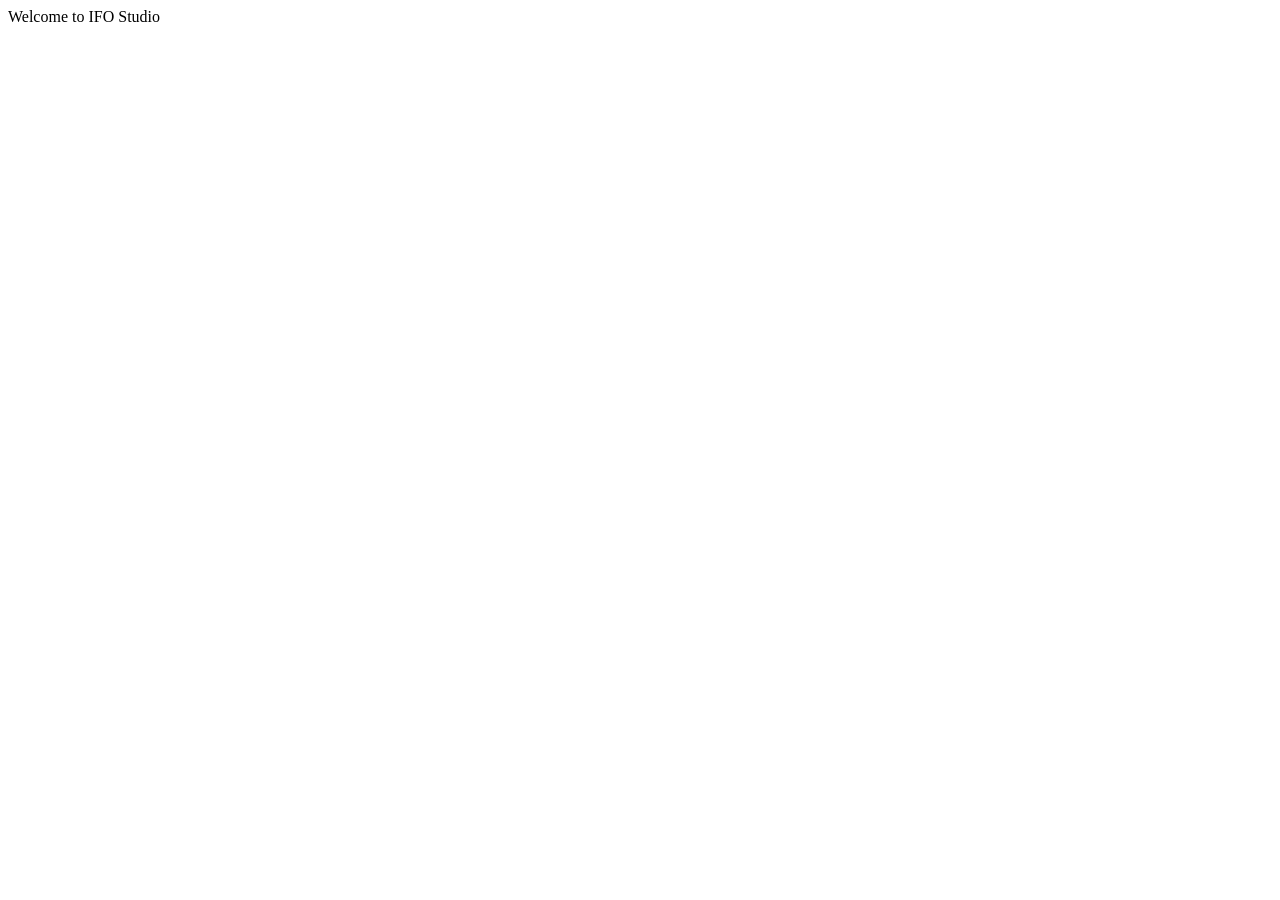
==== index.html @ d48aa91a "chore: init repository" ====
<!DOCTYPE html>
<html lang="en">
<head>
    <meta charset="UTF-8">
    <meta name="viewport" content="width=device-width, initial-scale=1.0">
    <title>IFO Studio</title>
</head>
<body>
    Welcome to IFO Studio
</body>
</html>
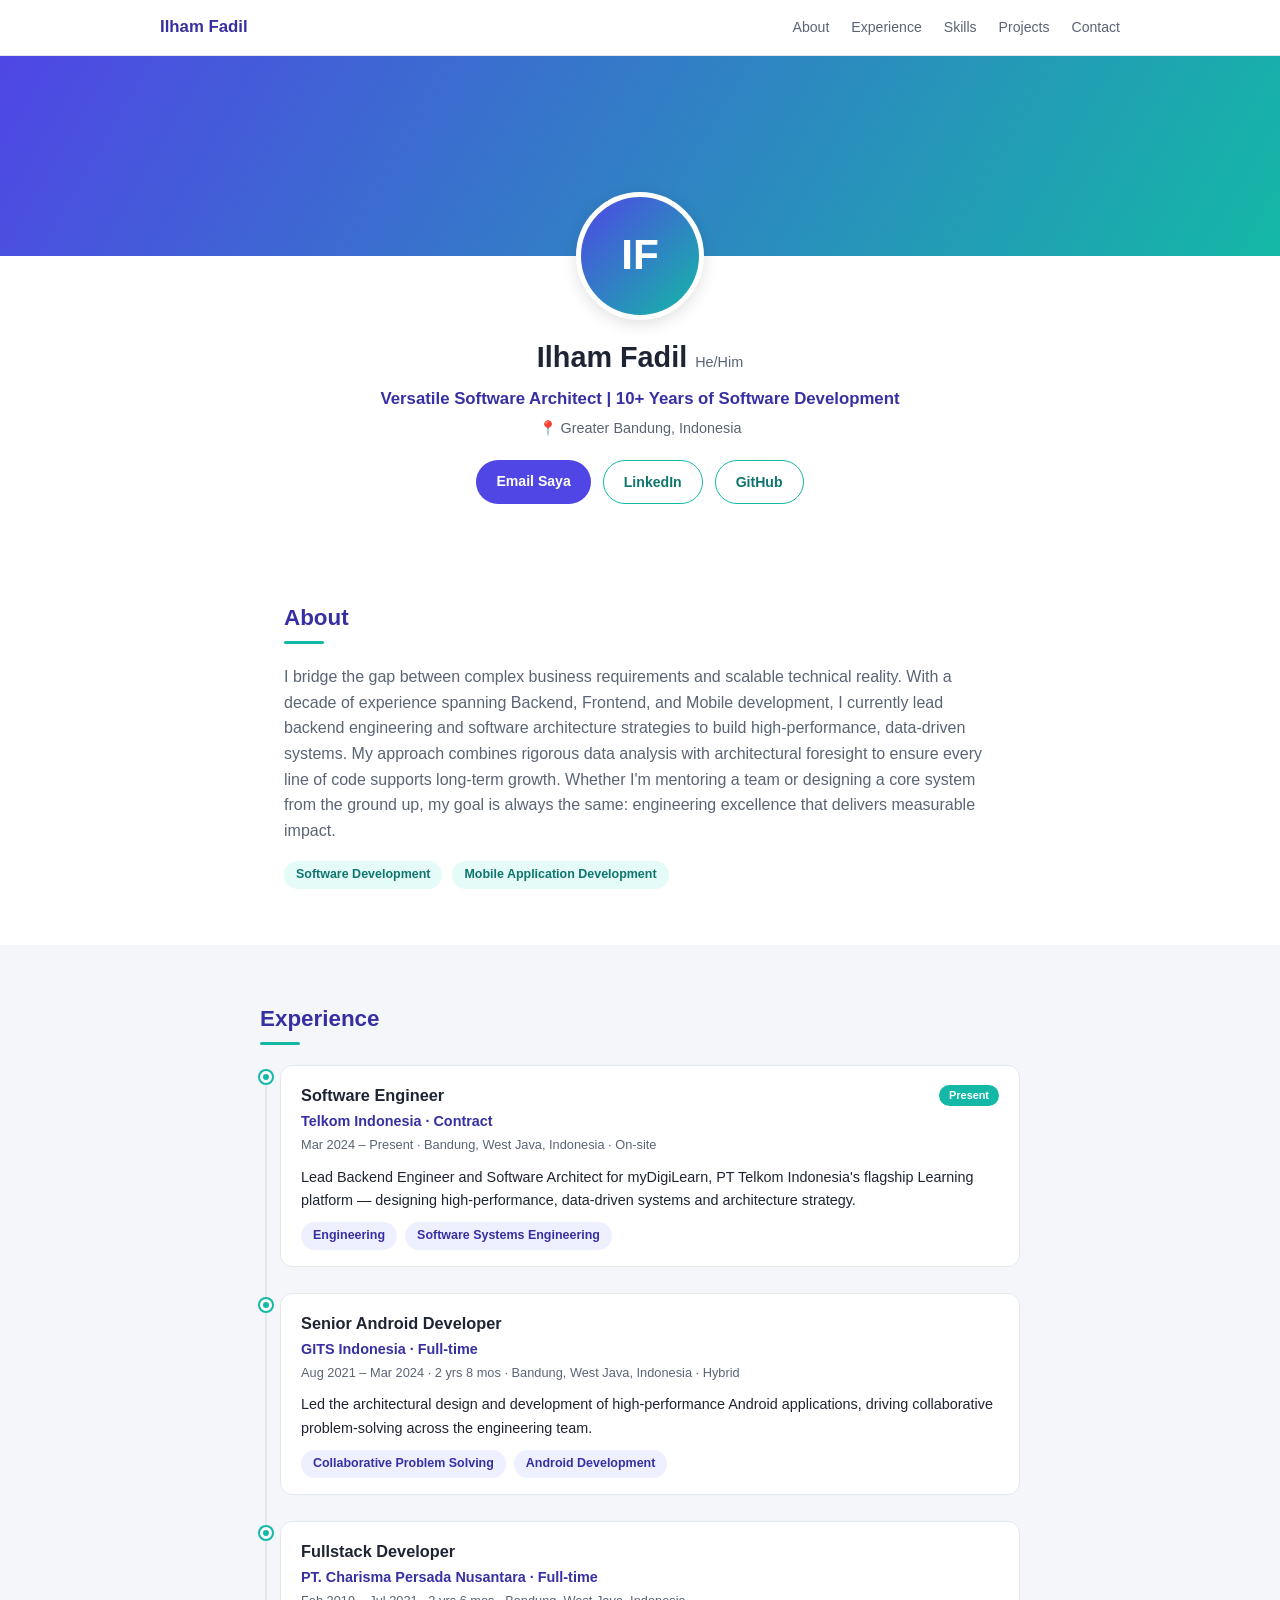
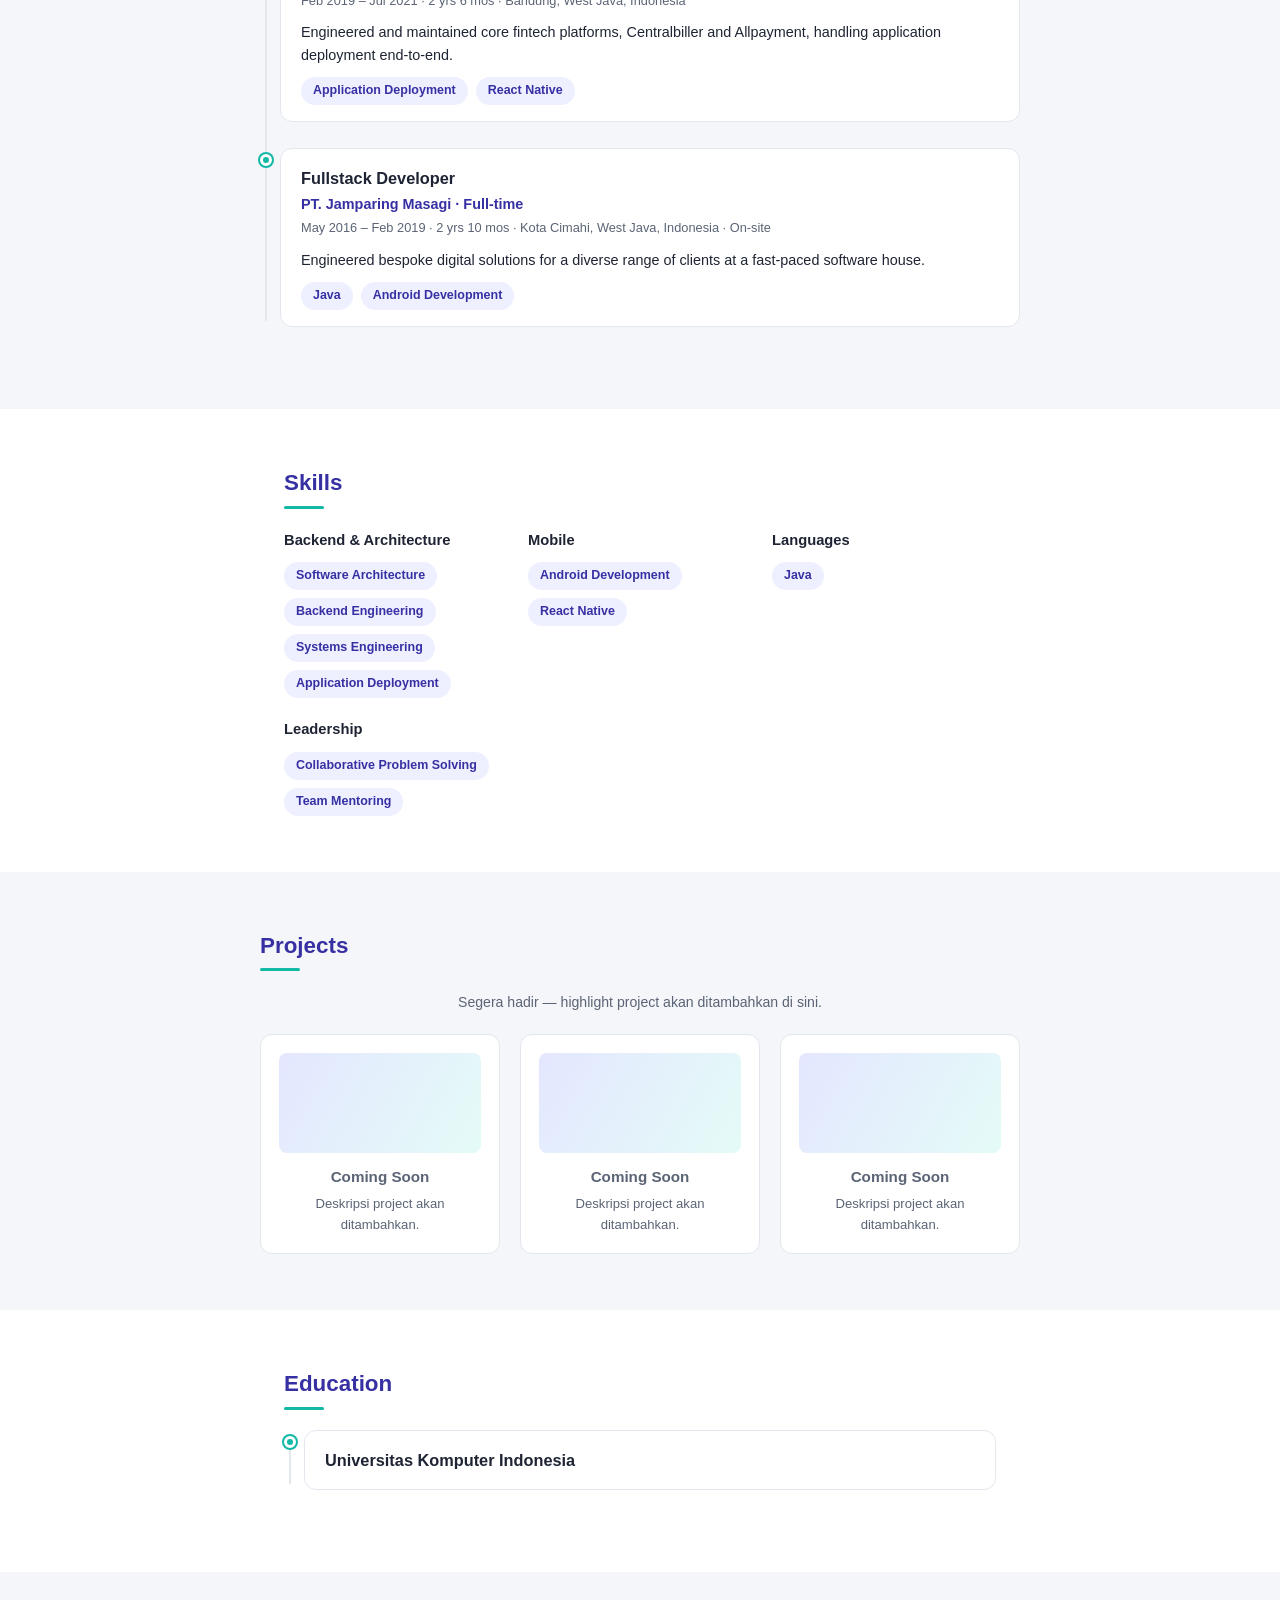
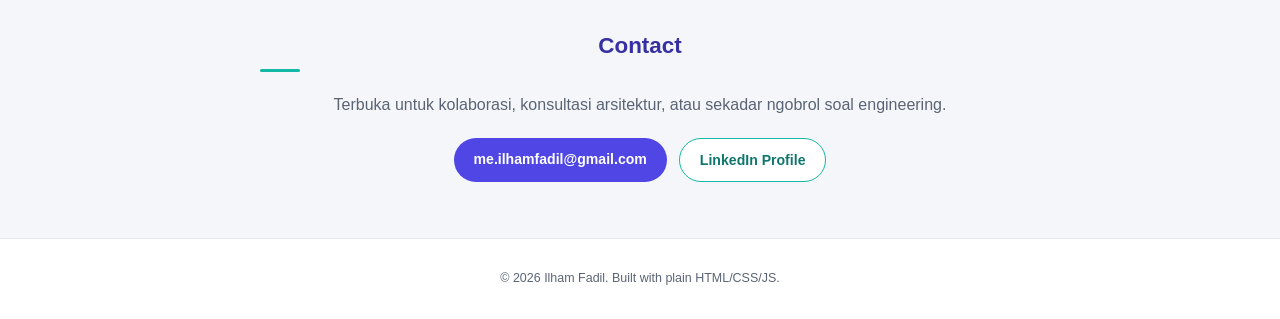
==== commit 31372701: "feat(portfolio): add personal portfolio site for Ilham Fadil - Hero section with placeholder avatar " ====
--- a/index.html
+++ b/index.html
@@ -1,11 +1,198 @@
 <!DOCTYPE html>
-<html lang="en">
+<html lang="id">
 <head>
-    <meta charset="UTF-8">
-    <meta name="viewport" content="width=device-width, initial-scale=1.0">
-    <title>IFO Studio</title>
+<meta charset="UTF-8">
+<meta name="viewport" content="width=device-width, initial-scale=1.0">
+<title>Ilham Fadil — Software Architect</title>
+<meta name="description" content="Ilham Fadil — Versatile Software Architect, 10+ years of software development.">
+<link rel="stylesheet" href="styles.css">
 </head>
 <body>
-    Welcome to IFO Studio
+
+  <nav class="navbar">
+    <div class="navbar-inner">
+      <span class="brand">Ilham Fadil</span>
+      <div class="nav-links">
+        <a href="#about">About</a>
+        <a href="#experience">Experience</a>
+        <a href="#skills">Skills</a>
+        <a href="#projects">Projects</a>
+        <a href="#contact">Contact</a>
+      </div>
+    </div>
+  </nav>
+
+  <header class="hero">
+    <div class="hero-banner" id="hero-banner"></div>
+    <div class="hero-content">
+      <div class="avatar-wrap">
+        <img id="avatar" src="assets/avatar-placeholder.svg" alt="Ilham Fadil">
+      </div>
+      <h1>Ilham Fadil <span class="pronouns">He/Him</span></h1>
+      <p class="headline">Versatile Software Architect | 10+ Years of Software Development</p>
+      <p class="location">📍 Greater Bandung, Indonesia</p>
+      <div class="hero-cta">
+        <a class="btn btn-primary" href="mailto:me.ilhamfadil@gmail.com">Email Saya</a>
+        <a class="btn btn-outline" href="https://www.linkedin.com/in/ilham-fadil" target="_blank" rel="noopener">LinkedIn</a>
+        <a class="btn btn-outline" href="https://github.com/IFO-Studio" target="_blank" rel="noopener">GitHub</a>
+      </div>
+    </div>
+  </header>
+
+  <main>
+    <section id="about" class="section">
+      <h2>About</h2>
+      <p class="about-text">
+        I bridge the gap between complex business requirements and scalable technical reality.
+        With a decade of experience spanning Backend, Frontend, and Mobile development, I currently
+        lead backend engineering and software architecture strategies to build high-performance,
+        data-driven systems. My approach combines rigorous data analysis with architectural foresight
+        to ensure every line of code supports long-term growth. Whether I'm mentoring a team or
+        designing a core system from the ground up, my goal is always the same: engineering
+        excellence that delivers measurable impact.
+      </p>
+      <div class="top-skills">
+        <span class="chip chip-accent">Software Development</span>
+        <span class="chip chip-accent">Mobile Application Development</span>
+      </div>
+    </section>
+
+    <section id="experience" class="section section-alt">
+      <h2>Experience</h2>
+      <div class="timeline">
+
+        <div class="timeline-item">
+          <div class="timeline-dot"></div>
+          <div class="timeline-card">
+            <div class="timeline-card-head">
+              <h3>Software Engineer</h3>
+              <span class="badge-present">Present</span>
+            </div>
+            <p class="company">Telkom Indonesia · Contract</p>
+            <p class="meta">Mar 2024 – Present · Bandung, West Java, Indonesia · On-site</p>
+            <p class="desc">Lead Backend Engineer and Software Architect for myDigiLearn, PT Telkom Indonesia's flagship Learning platform — designing high-performance, data-driven systems and architecture strategy.</p>
+            <div class="tags">
+              <span class="chip">Engineering</span>
+              <span class="chip">Software Systems Engineering</span>
+            </div>
+          </div>
+        </div>
+
+        <div class="timeline-item">
+          <div class="timeline-dot"></div>
+          <div class="timeline-card">
+            <div class="timeline-card-head"><h3>Senior Android Developer</h3></div>
+            <p class="company">GITS Indonesia · Full-time</p>
+            <p class="meta">Aug 2021 – Mar 2024 · 2 yrs 8 mos · Bandung, West Java, Indonesia · Hybrid</p>
+            <p class="desc">Led the architectural design and development of high-performance Android applications, driving collaborative problem-solving across the engineering team.</p>
+            <div class="tags">
+              <span class="chip">Collaborative Problem Solving</span>
+              <span class="chip">Android Development</span>
+            </div>
+          </div>
+        </div>
+
+        <div class="timeline-item">
+          <div class="timeline-dot"></div>
+          <div class="timeline-card">
+            <div class="timeline-card-head"><h3>Fullstack Developer</h3></div>
+            <p class="company">PT. Charisma Persada Nusantara · Full-time</p>
+            <p class="meta">Feb 2019 – Jul 2021 · 2 yrs 6 mos · Bandung, West Java, Indonesia</p>
+            <p class="desc">Engineered and maintained core fintech platforms, Centralbiller and Allpayment, handling application deployment end-to-end.</p>
+            <div class="tags">
+              <span class="chip">Application Deployment</span>
+              <span class="chip">React Native</span>
+            </div>
+          </div>
+        </div>
+
+        <div class="timeline-item">
+          <div class="timeline-dot"></div>
+          <div class="timeline-card">
+            <div class="timeline-card-head"><h3>Fullstack Developer</h3></div>
+            <p class="company">PT. Jamparing Masagi · Full-time</p>
+            <p class="meta">May 2016 – Feb 2019 · 2 yrs 10 mos · Kota Cimahi, West Java, Indonesia · On-site</p>
+            <p class="desc">Engineered bespoke digital solutions for a diverse range of clients at a fast-paced software house.</p>
+            <div class="tags">
+              <span class="chip">Java</span>
+              <span class="chip">Android Development</span>
+            </div>
+          </div>
+        </div>
+
+      </div>
+    </section>
+
+    <section id="skills" class="section">
+      <h2>Skills</h2>
+      <div class="skills-grid">
+        <div class="skill-group">
+          <h3>Backend &amp; Architecture</h3>
+          <div class="tags"><span class="chip">Software Architecture</span><span class="chip">Backend Engineering</span><span class="chip">Systems Engineering</span><span class="chip">Application Deployment</span></div>
+        </div>
+        <div class="skill-group">
+          <h3>Mobile</h3>
+          <div class="tags"><span class="chip">Android Development</span><span class="chip">React Native</span></div>
+        </div>
+        <div class="skill-group">
+          <h3>Languages</h3>
+          <div class="tags"><span class="chip">Java</span></div>
+        </div>
+        <div class="skill-group">
+          <h3>Leadership</h3>
+          <div class="tags"><span class="chip">Collaborative Problem Solving</span><span class="chip">Team Mentoring</span></div>
+        </div>
+      </div>
+    </section>
+
+    <section id="projects" class="section section-alt">
+      <h2>Projects</h2>
+      <p class="section-note">Segera hadir — highlight project akan ditambahkan di sini.</p>
+      <div class="projects-grid">
+        <div class="project-card placeholder">
+          <div class="project-thumb"></div>
+          <h3>Coming Soon</h3>
+          <p>Deskripsi project akan ditambahkan.</p>
+        </div>
+        <div class="project-card placeholder">
+          <div class="project-thumb"></div>
+          <h3>Coming Soon</h3>
+          <p>Deskripsi project akan ditambahkan.</p>
+        </div>
+        <div class="project-card placeholder">
+          <div class="project-thumb"></div>
+          <h3>Coming Soon</h3>
+          <p>Deskripsi project akan ditambahkan.</p>
+        </div>
+      </div>
+    </section>
+
+    <section id="education" class="section">
+      <h2>Education</h2>
+      <div class="timeline">
+        <div class="timeline-item">
+          <div class="timeline-dot"></div>
+          <div class="timeline-card">
+            <div class="timeline-card-head"><h3>Universitas Komputer Indonesia</h3></div>
+          </div>
+        </div>
+      </div>
+    </section>
+
+    <section id="contact" class="section section-alt contact-section">
+      <h2>Contact</h2>
+      <p>Terbuka untuk kolaborasi, konsultasi arsitektur, atau sekadar ngobrol soal engineering.</p>
+      <div class="hero-cta">
+        <a class="btn btn-primary" href="mailto:me.ilhamfadil@gmail.com">me.ilhamfadil@gmail.com</a>
+        <a class="btn btn-outline" href="https://www.linkedin.com/in/ilham-fadil" target="_blank" rel="noopener">LinkedIn Profile</a>
+      </div>
+    </section>
+  </main>
+
+  <footer class="footer">
+    <p>&copy; <span id="year"></span> Ilham Fadil. Built with plain HTML/CSS/JS.</p>
+  </footer>
+
+<script src="script.js"></script>
 </body>
-</html>+</html>
--- a/styles.css
+++ b/styles.css
@@ -0,0 +1,188 @@
+:root {
+  --indigo: #4f46e5;
+  --indigo-dark: #3730a3;
+  --tosca: #14b8a6;
+  --tosca-dark: #0f766e;
+  --bg: #ffffff;
+  --bg-alt: #f4f6f9;
+  --text: #1e2433;
+  --text-muted: #5b6475;
+  --border: #e3e7ee;
+  --radius: 12px;
+}
+
+* { margin:0; padding:0; box-sizing:border-box; }
+
+body {
+  font-family: -apple-system, BlinkMacSystemFont, "Segoe UI", Roboto, Helvetica, Arial, sans-serif;
+  color: var(--text);
+  background: var(--bg);
+  line-height: 1.6;
+}
+
+a { color: var(--indigo); text-decoration: none; }
+
+/* Navbar */
+.navbar {
+  position: sticky;
+  top: 0;
+  z-index: 100;
+  background: rgba(255,255,255,0.92);
+  backdrop-filter: blur(8px);
+  border-bottom: 1px solid var(--border);
+}
+.navbar-inner {
+  max-width: 1000px;
+  margin: 0 auto;
+  padding: 14px 20px;
+  display: flex;
+  justify-content: space-between;
+  align-items: center;
+}
+.brand { font-weight: 700; color: var(--indigo-dark); font-size: 1.05rem; }
+.nav-links { display: flex; gap: 22px; }
+.nav-links a { color: var(--text-muted); font-size: 0.88rem; font-weight: 500; }
+.nav-links a:hover { color: var(--indigo); }
+
+/* Hero */
+.hero { position: relative; }
+.hero-banner {
+  height: 200px;
+  background: linear-gradient(120deg, var(--indigo) 0%, var(--tosca) 100%);
+}
+.hero-content {
+  max-width: 760px;
+  margin: 0 auto;
+  padding: 0 24px 40px;
+  text-align: center;
+  position: relative;
+}
+.avatar-wrap {
+  margin-top: -64px;
+  display: flex;
+  justify-content: center;
+}
+.avatar-wrap img {
+  width: 128px;
+  height: 128px;
+  border-radius: 50%;
+  border: 5px solid #fff;
+  background: #fff;
+  object-fit: cover;
+  box-shadow: 0 4px 16px rgba(0,0,0,0.12);
+}
+.hero-content h1 { font-size: 1.8rem; margin-top: 14px; color: var(--text); }
+.pronouns { font-size: 0.9rem; color: var(--text-muted); font-weight: 400; }
+.headline { color: var(--indigo-dark); font-weight: 600; margin-top: 6px; font-size: 1.05rem; }
+.location { color: var(--text-muted); font-size: 0.9rem; margin-top: 4px; }
+.hero-cta { display: flex; justify-content: center; gap: 12px; margin-top: 20px; flex-wrap: wrap; }
+
+.btn {
+  padding: 10px 20px;
+  border-radius: 999px;
+  font-weight: 600;
+  font-size: 0.88rem;
+  transition: all 0.15s;
+  display: inline-block;
+}
+.btn-primary { background: var(--indigo); color: #fff; }
+.btn-primary:hover { background: var(--indigo-dark); }
+.btn-outline { border: 1.5px solid var(--tosca); color: var(--tosca-dark); background: #fff; }
+.btn-outline:hover { background: var(--tosca); color: #fff; }
+
+/* Sections */
+.section { max-width: 760px; margin: 0 auto; padding: 56px 24px; }
+.section-alt { background: var(--bg-alt); max-width: 100%; }
+.section-alt > * { max-width: 760px; margin-left: auto; margin-right: auto; }
+.section-alt .timeline, .section-alt .projects-grid, .section-alt p { max-width: 760px; margin-left:auto; margin-right:auto; }
+.section h2 {
+  font-size: 1.4rem;
+  color: var(--indigo-dark);
+  margin-bottom: 20px;
+  display: inline-block;
+  position: relative;
+  padding-bottom: 8px;
+}
+.section h2::after {
+  content: "";
+  position: absolute;
+  left: 0; bottom: 0;
+  width: 40px; height: 3px;
+  background: var(--tosca);
+  border-radius: 3px;
+}
+.section-alt h2 { display:block; max-width:760px; margin:0 auto 20px; }
+
+.about-text { color: var(--text-muted); max-width: 760px; }
+.top-skills { margin-top: 18px; display:flex; gap:10px; flex-wrap:wrap; }
+
+.chip {
+  display: inline-block;
+  background: #eef0ff;
+  color: var(--indigo-dark);
+  font-size: 0.78rem;
+  font-weight: 600;
+  padding: 4px 12px;
+  border-radius: 999px;
+}
+.chip-accent { background: #e4fbf7; color: var(--tosca-dark); }
+
+/* Timeline */
+.timeline { max-width: 760px; margin: 0 auto; position: relative; padding-left: 20px; }
+.timeline::before {
+  content:"";
+  position:absolute; left:5px; top:6px; bottom:6px;
+  width:2px; background: var(--border);
+}
+.timeline-item { position: relative; margin-bottom: 26px; }
+.timeline-dot {
+  position:absolute; left:-20px; top:6px;
+  width:12px; height:12px; border-radius:50%;
+  background: var(--tosca); border:3px solid #fff; box-shadow: 0 0 0 2px var(--tosca);
+}
+.timeline-card {
+  background:#fff; border:1px solid var(--border); border-radius: var(--radius);
+  padding: 16px 20px;
+}
+.section-alt .timeline-card { background:#fff; }
+.timeline-card-head { display:flex; align-items:center; justify-content:space-between; gap:10px; }
+.timeline-card-head h3 { font-size:1.02rem; color: var(--text); }
+.badge-present {
+  background: var(--tosca); color:#fff; font-size:0.68rem; font-weight:700;
+  padding: 2px 10px; border-radius: 999px; white-space:nowrap;
+}
+.company { font-weight:600; color: var(--indigo-dark); font-size:0.9rem; margin-top:2px; }
+.meta { color: var(--text-muted); font-size: 0.8rem; margin-top:2px; }
+.desc { margin-top: 10px; color: var(--text); font-size: 0.9rem; }
+.tags { margin-top: 10px; display:flex; gap:8px; flex-wrap:wrap; }
+
+/* Skills grid */
+.skills-grid { display:grid; grid-template-columns: repeat(auto-fit, minmax(200px,1fr)); gap: 20px; }
+.skill-group h3 { font-size: 0.92rem; color: var(--text); margin-bottom: 8px; }
+.skill-group .tags { gap: 8px; }
+
+/* Projects */
+.section-note { color: var(--text-muted); font-size: 0.88rem; margin-bottom: 20px; text-align:center; }
+.projects-grid { display:grid; grid-template-columns: repeat(auto-fit, minmax(200px,1fr)); gap: 20px; }
+.project-card {
+  background:#fff; border:1px solid var(--border); border-radius: var(--radius);
+  padding: 18px; text-align:center;
+}
+.project-thumb {
+  height: 100px; border-radius: 8px; margin-bottom: 12px;
+  background: linear-gradient(120deg, #e4e7ff, #e4fbf7);
+}
+.project-card h3 { font-size: 0.95rem; color: var(--text-muted); }
+.project-card p { font-size: 0.82rem; color: var(--text-muted); margin-top: 4px; }
+
+/* Contact */
+.contact-section { text-align:center; }
+.contact-section p { color: var(--text-muted); margin-bottom: 20px; }
+
+/* Footer */
+.footer { text-align:center; padding: 30px 20px; color: var(--text-muted); font-size: 0.78rem; border-top:1px solid var(--border); }
+
+@media (max-width: 640px) {
+  .nav-links { display:none; }
+  .hero-content h1 { font-size: 1.5rem; }
+}
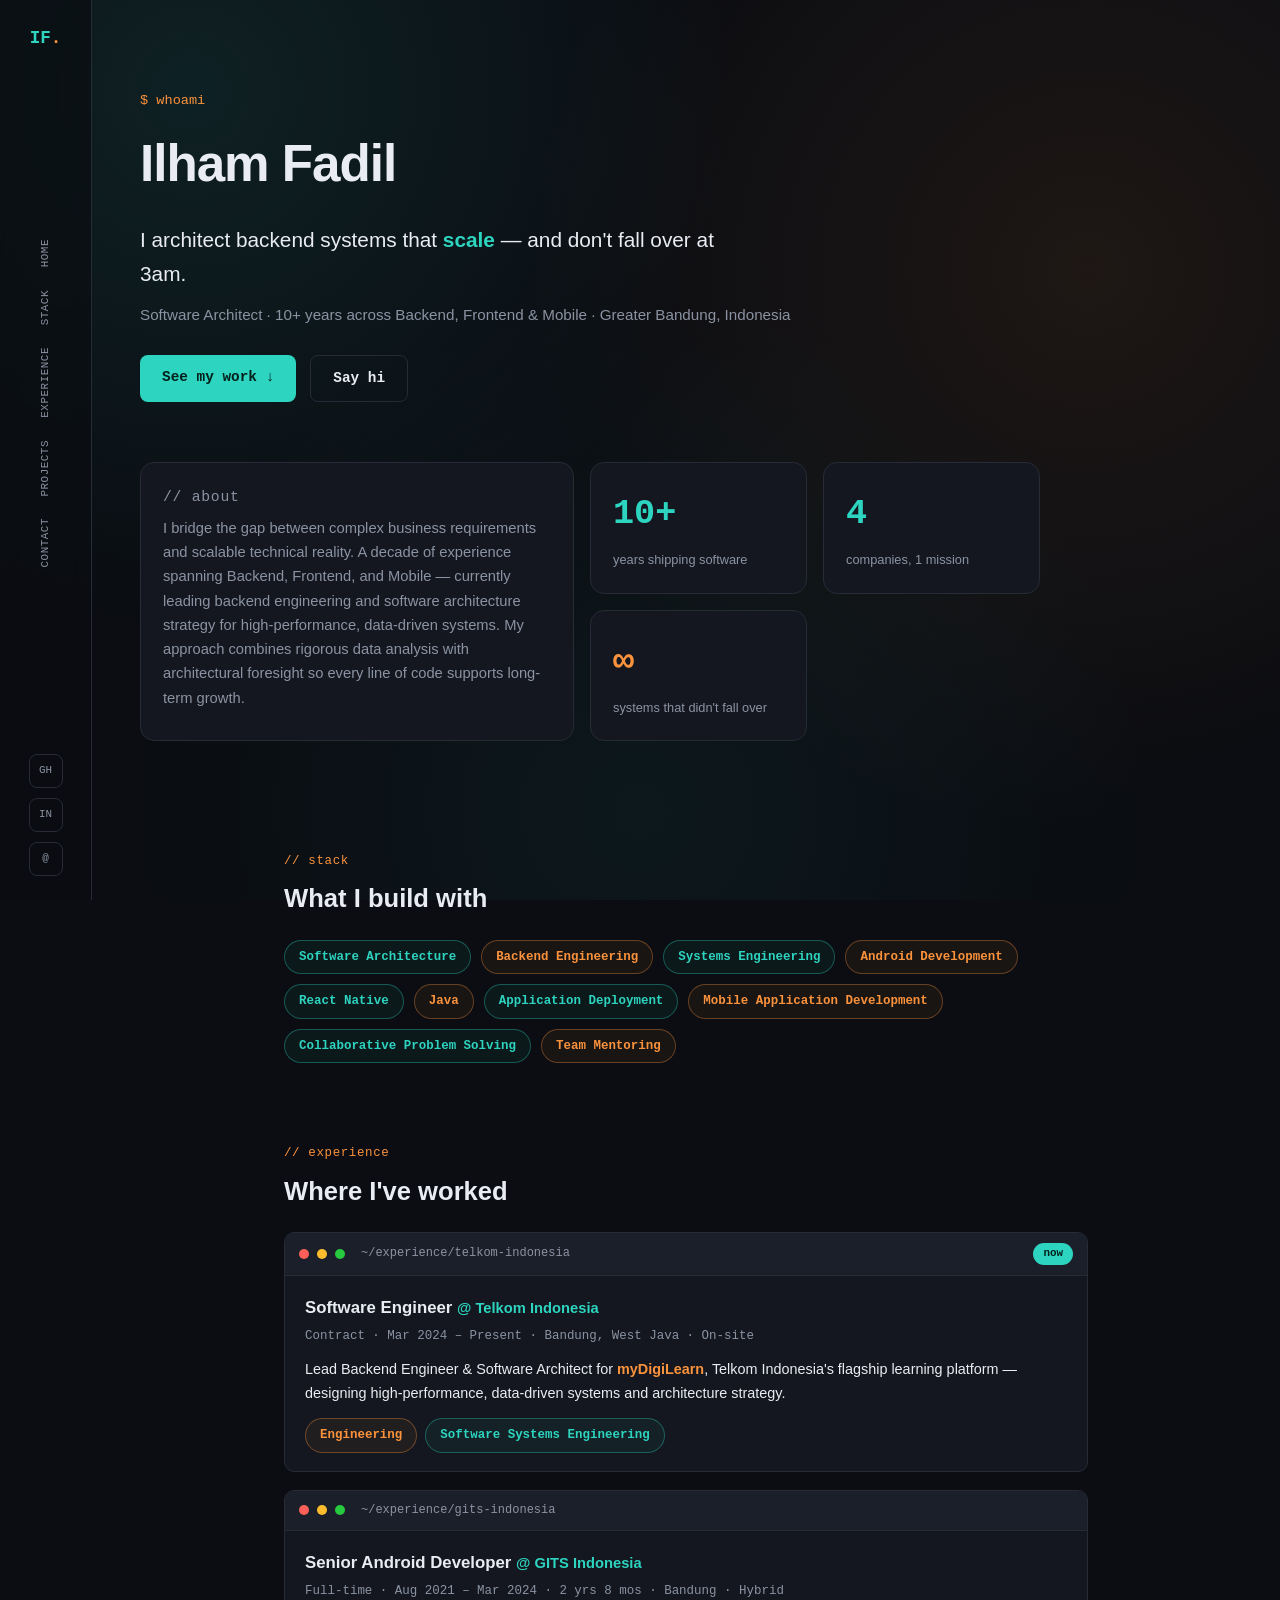
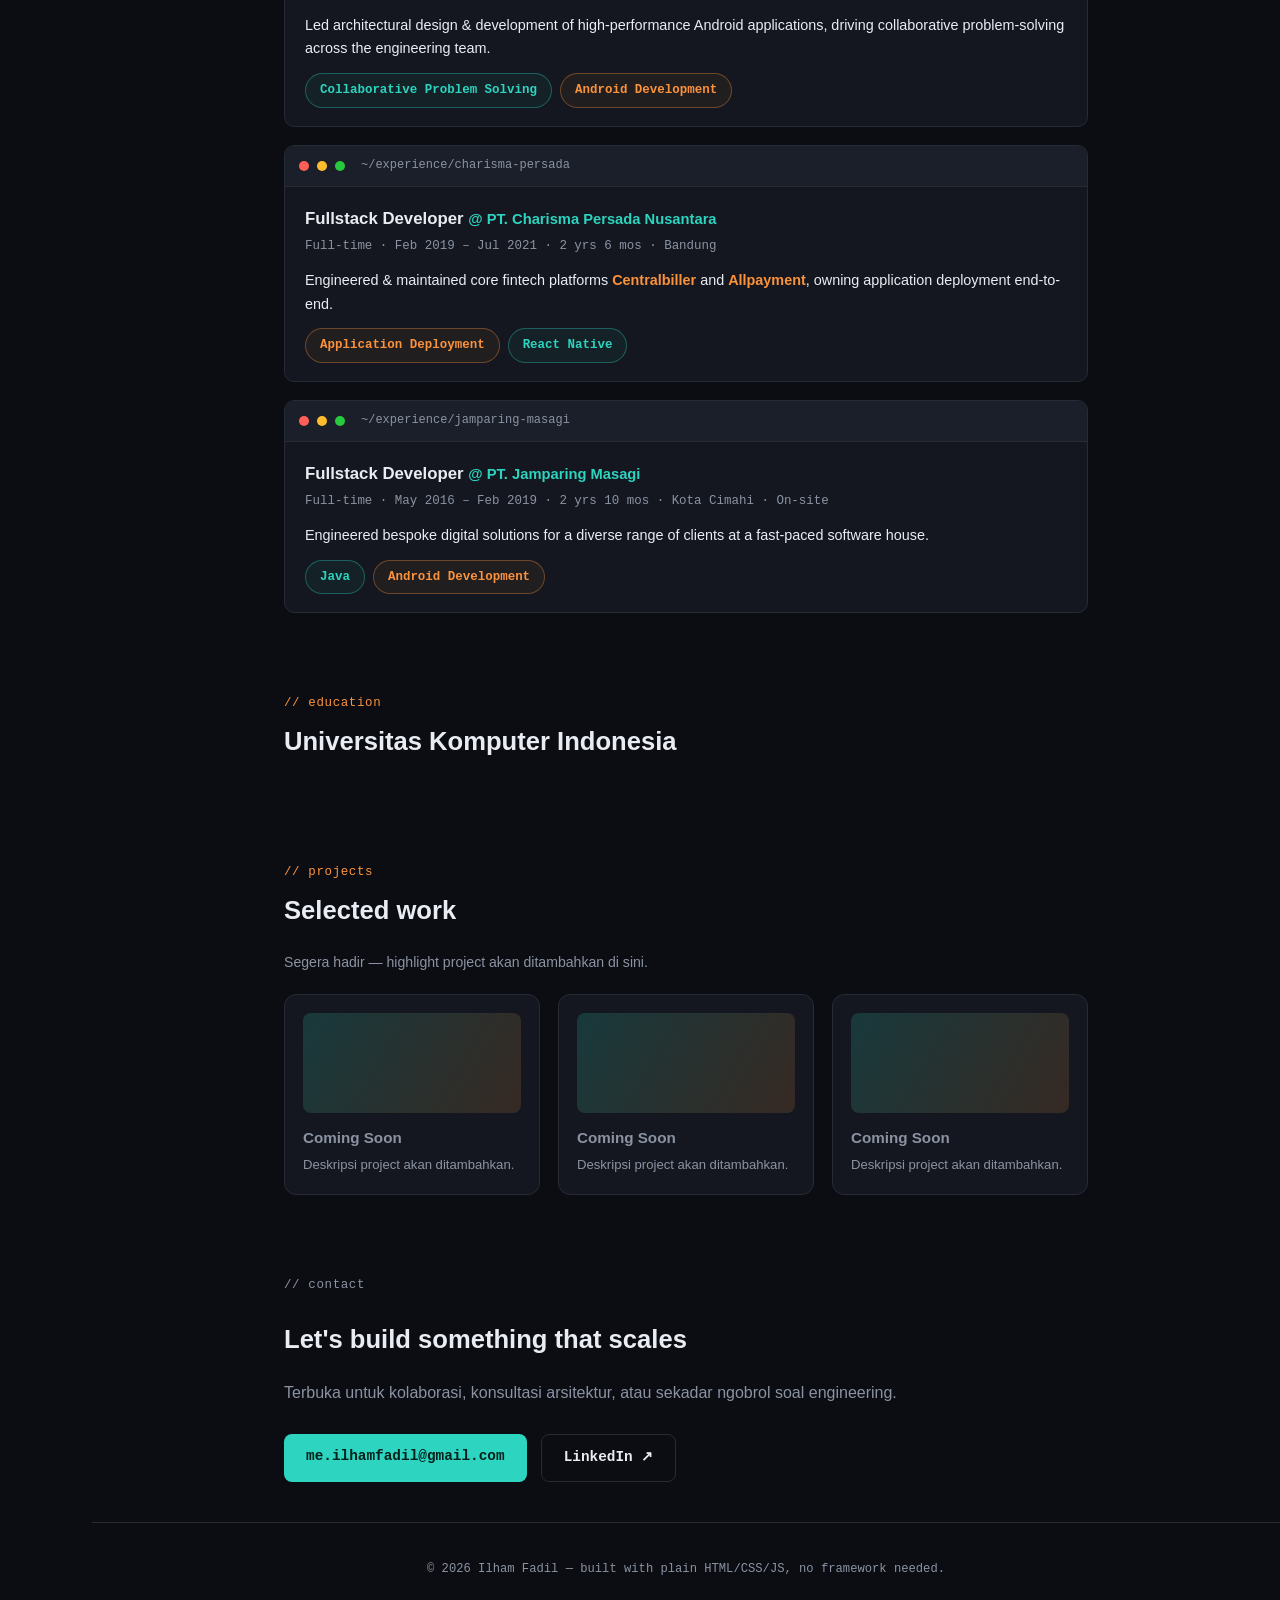
==== commit a1d03df0: "redesign(portfolio): dark dev-portfolio theme (tosca+amber), bento grid, terminal-style experience c" ====
--- a/index.html
+++ b/index.html
@@ -9,189 +9,158 @@
 </head>
 <body>
 
-  <nav class="navbar">
-    <div class="navbar-inner">
-      <span class="brand">Ilham Fadil</span>
-      <div class="nav-links">
-        <a href="#about">About</a>
-        <a href="#experience">Experience</a>
-        <a href="#skills">Skills</a>
-        <a href="#projects">Projects</a>
-        <a href="#contact">Contact</a>
-      </div>
+<div class="noise"></div>
+
+<nav class="sidenav">
+  <div class="sidenav-top">
+    <span class="logo">IF<span class="dot">.</span></span>
+  </div>
+  <div class="sidenav-links">
+    <a href="#top">Home</a>
+    <a href="#stack">Stack</a>
+    <a href="#experience">Experience</a>
+    <a href="#projects">Projects</a>
+    <a href="#contact">Contact</a>
+  </div>
+  <div class="sidenav-socials">
+    <a href="https://github.com/IFO-Studio" target="_blank" rel="noopener" title="GitHub">GH</a>
+    <a href="https://www.linkedin.com/in/ilham-fadil" target="_blank" rel="noopener" title="LinkedIn">IN</a>
+    <a href="mailto:me.ilhamfadil@gmail.com" title="Email">@</a>
+  </div>
+</nav>
+
+<main>
+  <section id="top" class="hero">
+    <p class="kicker">$ whoami</p>
+    <h1>Ilham Fadil</h1>
+    <p class="hero-line">I architect backend systems that <span class="hl">scale</span> — and don't fall over at 3am.</p>
+    <p class="hero-sub">Software Architect · 10+ years across Backend, Frontend &amp; Mobile · Greater Bandung, Indonesia</p>
+    <div class="hero-cta">
+      <a class="btn btn-primary" href="#experience">See my work ↓</a>
+      <a class="btn btn-ghost" href="mailto:me.ilhamfadil@gmail.com">Say hi</a>
     </div>
-  </nav>
+  </section>
 
-  <header class="hero">
-    <div class="hero-banner" id="hero-banner"></div>
-    <div class="hero-content">
-      <div class="avatar-wrap">
-        <img id="avatar" src="assets/avatar-placeholder.svg" alt="Ilham Fadil">
-      </div>
-      <h1>Ilham Fadil <span class="pronouns">He/Him</span></h1>
-      <p class="headline">Versatile Software Architect | 10+ Years of Software Development</p>
-      <p class="location">📍 Greater Bandung, Indonesia</p>
-      <div class="hero-cta">
-        <a class="btn btn-primary" href="mailto:me.ilhamfadil@gmail.com">Email Saya</a>
-        <a class="btn btn-outline" href="https://www.linkedin.com/in/ilham-fadil" target="_blank" rel="noopener">LinkedIn</a>
-        <a class="btn btn-outline" href="https://github.com/IFO-Studio" target="_blank" rel="noopener">GitHub</a>
-      </div>
+  <section class="bento">
+    <div class="bento-card bento-about">
+      <p class="card-label">// about</p>
+      <p>
+        I bridge the gap between complex business requirements and scalable technical reality.
+        A decade of experience spanning Backend, Frontend, and Mobile — currently leading backend
+        engineering and software architecture strategy for high-performance, data-driven systems.
+        My approach combines rigorous data analysis with architectural foresight so every line of
+        code supports long-term growth.
+      </p>
     </div>
-  </header>
+    <div class="bento-card bento-stat">
+      <span class="stat-num">10+</span>
+      <span class="stat-label">years shipping software</span>
+    </div>
+    <div class="bento-card bento-stat">
+      <span class="stat-num">4</span>
+      <span class="stat-label">companies, 1 mission</span>
+    </div>
+    <div class="bento-card bento-stat accent">
+      <span class="stat-num">∞</span>
+      <span class="stat-label">systems that didn't fall over</span>
+    </div>
+  </section>
 
-  <main>
-    <section id="about" class="section">
-      <h2>About</h2>
-      <p class="about-text">
-        I bridge the gap between complex business requirements and scalable technical reality.
-        With a decade of experience spanning Backend, Frontend, and Mobile development, I currently
-        lead backend engineering and software architecture strategies to build high-performance,
-        data-driven systems. My approach combines rigorous data analysis with architectural foresight
-        to ensure every line of code supports long-term growth. Whether I'm mentoring a team or
-        designing a core system from the ground up, my goal is always the same: engineering
-        excellence that delivers measurable impact.
-      </p>
-      <div class="top-skills">
-        <span class="chip chip-accent">Software Development</span>
-        <span class="chip chip-accent">Mobile Application Development</span>
-      </div>
-    </section>
+  <section id="stack" class="section">
+    <p class="card-label">// stack</p>
+    <h2>What I build with</h2>
+    <div class="stack-cloud">
+      <span class="tag t1">Software Architecture</span>
+      <span class="tag t2">Backend Engineering</span>
+      <span class="tag t1">Systems Engineering</span>
+      <span class="tag t2">Android Development</span>
+      <span class="tag t1">React Native</span>
+      <span class="tag t2">Java</span>
+      <span class="tag t1">Application Deployment</span>
+      <span class="tag t2">Mobile Application Development</span>
+      <span class="tag t1">Collaborative Problem Solving</span>
+      <span class="tag t2">Team Mentoring</span>
+    </div>
+  </section>
 
-    <section id="experience" class="section section-alt">
-      <h2>Experience</h2>
-      <div class="timeline">
+  <section id="experience" class="section">
+    <p class="card-label">// experience</p>
+    <h2>Where I've worked</h2>
+    <div class="term-stack">
 
-        <div class="timeline-item">
-          <div class="timeline-dot"></div>
-          <div class="timeline-card">
-            <div class="timeline-card-head">
-              <h3>Software Engineer</h3>
-              <span class="badge-present">Present</span>
-            </div>
-            <p class="company">Telkom Indonesia · Contract</p>
-            <p class="meta">Mar 2024 – Present · Bandung, West Java, Indonesia · On-site</p>
-            <p class="desc">Lead Backend Engineer and Software Architect for myDigiLearn, PT Telkom Indonesia's flagship Learning platform — designing high-performance, data-driven systems and architecture strategy.</p>
-            <div class="tags">
-              <span class="chip">Engineering</span>
-              <span class="chip">Software Systems Engineering</span>
-            </div>
-          </div>
-        </div>
-
-        <div class="timeline-item">
-          <div class="timeline-dot"></div>
-          <div class="timeline-card">
-            <div class="timeline-card-head"><h3>Senior Android Developer</h3></div>
-            <p class="company">GITS Indonesia · Full-time</p>
-            <p class="meta">Aug 2021 – Mar 2024 · 2 yrs 8 mos · Bandung, West Java, Indonesia · Hybrid</p>
-            <p class="desc">Led the architectural design and development of high-performance Android applications, driving collaborative problem-solving across the engineering team.</p>
-            <div class="tags">
-              <span class="chip">Collaborative Problem Solving</span>
-              <span class="chip">Android Development</span>
-            </div>
-          </div>
-        </div>
-
-        <div class="timeline-item">
-          <div class="timeline-dot"></div>
-          <div class="timeline-card">
-            <div class="timeline-card-head"><h3>Fullstack Developer</h3></div>
-            <p class="company">PT. Charisma Persada Nusantara · Full-time</p>
-            <p class="meta">Feb 2019 – Jul 2021 · 2 yrs 6 mos · Bandung, West Java, Indonesia</p>
-            <p class="desc">Engineered and maintained core fintech platforms, Centralbiller and Allpayment, handling application deployment end-to-end.</p>
-            <div class="tags">
-              <span class="chip">Application Deployment</span>
-              <span class="chip">React Native</span>
-            </div>
-          </div>
-        </div>
-
-        <div class="timeline-item">
-          <div class="timeline-dot"></div>
-          <div class="timeline-card">
-            <div class="timeline-card-head"><h3>Fullstack Developer</h3></div>
-            <p class="company">PT. Jamparing Masagi · Full-time</p>
-            <p class="meta">May 2016 – Feb 2019 · 2 yrs 10 mos · Kota Cimahi, West Java, Indonesia · On-site</p>
-            <p class="desc">Engineered bespoke digital solutions for a diverse range of clients at a fast-paced software house.</p>
-            <div class="tags">
-              <span class="chip">Java</span>
-              <span class="chip">Android Development</span>
-            </div>
-          </div>
-        </div>
-
-      </div>
-    </section>
-
-    <section id="skills" class="section">
-      <h2>Skills</h2>
-      <div class="skills-grid">
-        <div class="skill-group">
-          <h3>Backend &amp; Architecture</h3>
-          <div class="tags"><span class="chip">Software Architecture</span><span class="chip">Backend Engineering</span><span class="chip">Systems Engineering</span><span class="chip">Application Deployment</span></div>
-        </div>
-        <div class="skill-group">
-          <h3>Mobile</h3>
-          <div class="tags"><span class="chip">Android Development</span><span class="chip">React Native</span></div>
-        </div>
-        <div class="skill-group">
-          <h3>Languages</h3>
-          <div class="tags"><span class="chip">Java</span></div>
-        </div>
-        <div class="skill-group">
-          <h3>Leadership</h3>
-          <div class="tags"><span class="chip">Collaborative Problem Solving</span><span class="chip">Team Mentoring</span></div>
+      <div class="term-card">
+        <div class="term-bar"><span class="t-dot red"></span><span class="t-dot yellow"></span><span class="t-dot green"></span><span class="term-title">~/experience/telkom-indonesia</span><span class="now-badge">now</span></div>
+        <div class="term-body">
+          <h3>Software Engineer <span class="company">@ Telkom Indonesia</span></h3>
+          <p class="meta">Contract · Mar 2024 – Present · Bandung, West Java · On-site</p>
+          <p class="desc">Lead Backend Engineer &amp; Software Architect for <b>myDigiLearn</b>, Telkom Indonesia's flagship learning platform — designing high-performance, data-driven systems and architecture strategy.</p>
+          <div class="tags"><span class="tag t2">Engineering</span><span class="tag t1">Software Systems Engineering</span></div>
         </div>
       </div>
-    </section>
 
-    <section id="projects" class="section section-alt">
-      <h2>Projects</h2>
-      <p class="section-note">Segera hadir — highlight project akan ditambahkan di sini.</p>
-      <div class="projects-grid">
-        <div class="project-card placeholder">
-          <div class="project-thumb"></div>
-          <h3>Coming Soon</h3>
-          <p>Deskripsi project akan ditambahkan.</p>
-        </div>
-        <div class="project-card placeholder">
-          <div class="project-thumb"></div>
-          <h3>Coming Soon</h3>
-          <p>Deskripsi project akan ditambahkan.</p>
-        </div>
-        <div class="project-card placeholder">
-          <div class="project-thumb"></div>
-          <h3>Coming Soon</h3>
-          <p>Deskripsi project akan ditambahkan.</p>
+      <div class="term-card">
+        <div class="term-bar"><span class="t-dot red"></span><span class="t-dot yellow"></span><span class="t-dot green"></span><span class="term-title">~/experience/gits-indonesia</span></div>
+        <div class="term-body">
+          <h3>Senior Android Developer <span class="company">@ GITS Indonesia</span></h3>
+          <p class="meta">Full-time · Aug 2021 – Mar 2024 · 2 yrs 8 mos · Bandung · Hybrid</p>
+          <p class="desc">Led architectural design &amp; development of high-performance Android applications, driving collaborative problem-solving across the engineering team.</p>
+          <div class="tags"><span class="tag t1">Collaborative Problem Solving</span><span class="tag t2">Android Development</span></div>
         </div>
       </div>
-    </section>
 
-    <section id="education" class="section">
-      <h2>Education</h2>
-      <div class="timeline">
-        <div class="timeline-item">
-          <div class="timeline-dot"></div>
-          <div class="timeline-card">
-            <div class="timeline-card-head"><h3>Universitas Komputer Indonesia</h3></div>
-          </div>
+      <div class="term-card">
+        <div class="term-bar"><span class="t-dot red"></span><span class="t-dot yellow"></span><span class="t-dot green"></span><span class="term-title">~/experience/charisma-persada</span></div>
+        <div class="term-body">
+          <h3>Fullstack Developer <span class="company">@ PT. Charisma Persada Nusantara</span></h3>
+          <p class="meta">Full-time · Feb 2019 – Jul 2021 · 2 yrs 6 mos · Bandung</p>
+          <p class="desc">Engineered &amp; maintained core fintech platforms <b>Centralbiller</b> and <b>Allpayment</b>, owning application deployment end-to-end.</p>
+          <div class="tags"><span class="tag t2">Application Deployment</span><span class="tag t1">React Native</span></div>
         </div>
       </div>
-    </section>
 
-    <section id="contact" class="section section-alt contact-section">
-      <h2>Contact</h2>
-      <p>Terbuka untuk kolaborasi, konsultasi arsitektur, atau sekadar ngobrol soal engineering.</p>
-      <div class="hero-cta">
-        <a class="btn btn-primary" href="mailto:me.ilhamfadil@gmail.com">me.ilhamfadil@gmail.com</a>
-        <a class="btn btn-outline" href="https://www.linkedin.com/in/ilham-fadil" target="_blank" rel="noopener">LinkedIn Profile</a>
+      <div class="term-card">
+        <div class="term-bar"><span class="t-dot red"></span><span class="t-dot yellow"></span><span class="t-dot green"></span><span class="term-title">~/experience/jamparing-masagi</span></div>
+        <div class="term-body">
+          <h3>Fullstack Developer <span class="company">@ PT. Jamparing Masagi</span></h3>
+          <p class="meta">Full-time · May 2016 – Feb 2019 · 2 yrs 10 mos · Kota Cimahi · On-site</p>
+          <p class="desc">Engineered bespoke digital solutions for a diverse range of clients at a fast-paced software house.</p>
+          <div class="tags"><span class="tag t1">Java</span><span class="tag t2">Android Development</span></div>
+        </div>
       </div>
-    </section>
-  </main>
+
+    </div>
+  </section>
+
+  <section id="education" class="section">
+    <p class="card-label">// education</p>
+    <h2>Universitas Komputer Indonesia</h2>
+  </section>
+
+  <section id="projects" class="section">
+    <p class="card-label">// projects</p>
+    <h2>Selected work</h2>
+    <p class="section-note">Segera hadir — highlight project akan ditambahkan di sini.</p>
+    <div class="projects-grid">
+      <div class="project-card"><div class="project-thumb"></div><h3>Coming Soon</h3><p>Deskripsi project akan ditambahkan.</p></div>
+      <div class="project-card"><div class="project-thumb"></div><h3>Coming Soon</h3><p>Deskripsi project akan ditambahkan.</p></div>
+      <div class="project-card"><div class="project-thumb"></div><h3>Coming Soon</h3><p>Deskripsi project akan ditambahkan.</p></div>
+    </div>
+  </section>
+
+  <section id="contact" class="section contact-section">
+    <p class="card-label">// contact</p>
+    <h2>Let's build something that scales</h2>
+    <p>Terbuka untuk kolaborasi, konsultasi arsitektur, atau sekadar ngobrol soal engineering.</p>
+    <div class="hero-cta">
+      <a class="btn btn-primary" href="mailto:me.ilhamfadil@gmail.com">me.ilhamfadil@gmail.com</a>
+      <a class="btn btn-ghost" href="https://www.linkedin.com/in/ilham-fadil" target="_blank" rel="noopener">LinkedIn ↗</a>
+    </div>
+  </section>
 
   <footer class="footer">
-    <p>&copy; <span id="year"></span> Ilham Fadil. Built with plain HTML/CSS/JS.</p>
+    <p>&copy; <span id="year"></span> Ilham Fadil — built with plain HTML/CSS/JS, no framework needed.</p>
   </footer>
+</main>
 
 <script src="script.js"></script>
 </body>
--- a/styles.css
+++ b/styles.css
@@ -1,188 +1,145 @@
 :root {
-  --indigo: #4f46e5;
-  --indigo-dark: #3730a3;
-  --tosca: #14b8a6;
-  --tosca-dark: #0f766e;
-  --bg: #ffffff;
-  --bg-alt: #f4f6f9;
-  --text: #1e2433;
-  --text-muted: #5b6475;
-  --border: #e3e7ee;
-  --radius: 12px;
+  --bg: #0b0d12;
+  --surface: #14171f;
+  --surface-2: #1b1f29;
+  --border: #262b36;
+  --tosca: #2dd4bf;
+  --tosca-dim: #0d9488;
+  --amber: #fb923c;
+  --amber-dim: #c2650f;
+  --text: #e9edf3;
+  --text-muted: #8b93a3;
+  --mono: "SFMono-Regular", Consolas, "Liberation Mono", Menlo, monospace;
 }
 
 * { margin:0; padding:0; box-sizing:border-box; }
 
 body {
   font-family: -apple-system, BlinkMacSystemFont, "Segoe UI", Roboto, Helvetica, Arial, sans-serif;
+  background: var(--bg);
   color: var(--text);
-  background: var(--bg);
-  line-height: 1.6;
+  line-height: 1.65;
 }
 
-a { color: var(--indigo); text-decoration: none; }
+.noise {
+  position: fixed; inset:0; pointer-events:none; z-index:0;
+  background:
+    radial-gradient(circle at 15% 10%, rgba(45,212,191,0.10), transparent 40%),
+    radial-gradient(circle at 85% 30%, rgba(251,146,60,0.08), transparent 45%),
+    radial-gradient(circle at 50% 90%, rgba(45,212,191,0.06), transparent 50%);
+}
 
-/* Navbar */
-.navbar {
-  position: sticky;
-  top: 0;
-  z-index: 100;
-  background: rgba(255,255,255,0.92);
-  backdrop-filter: blur(8px);
-  border-bottom: 1px solid var(--border);
+a { color: var(--tosca); text-decoration: none; }
+
+/* Sidenav */
+.sidenav {
+  position: fixed; left:0; top:0; bottom:0; width: 92px;
+  display:flex; flex-direction:column; align-items:center; justify-content:space-between;
+  padding: 24px 0; border-right: 1px solid var(--border);
+  background: rgba(11,13,18,0.7); backdrop-filter: blur(10px);
+  z-index: 50;
 }
-.navbar-inner {
-  max-width: 1000px;
-  margin: 0 auto;
-  padding: 14px 20px;
-  display: flex;
-  justify-content: space-between;
-  align-items: center;
+.logo { font-family: var(--mono); font-weight:700; font-size:1.1rem; color: var(--tosca); }
+.logo .dot { color: var(--amber); }
+.sidenav-links { display:flex; flex-direction:column; gap:22px; align-items:center; }
+.sidenav-links a { font-family: var(--mono); font-size:0.68rem; color: var(--text-muted); text-transform:uppercase; letter-spacing:0.05em; writing-mode: vertical-rl; transform: rotate(180deg); }
+.sidenav-links a:hover { color: var(--tosca); }
+.sidenav-socials { display:flex; flex-direction:column; gap:10px; }
+.sidenav-socials a {
+  width:34px; height:34px; border:1px solid var(--border); border-radius:8px;
+  display:flex; align-items:center; justify-content:center;
+  font-family: var(--mono); font-size:0.68rem; color: var(--text-muted);
 }
-.brand { font-weight: 700; color: var(--indigo-dark); font-size: 1.05rem; }
-.nav-links { display: flex; gap: 22px; }
-.nav-links a { color: var(--text-muted); font-size: 0.88rem; font-weight: 500; }
-.nav-links a:hover { color: var(--indigo); }
+.sidenav-socials a:hover { border-color: var(--tosca); color: var(--tosca); }
+
+main { margin-left: 92px; position:relative; z-index:1; }
 
 /* Hero */
-.hero { position: relative; }
-.hero-banner {
-  height: 200px;
-  background: linear-gradient(120deg, var(--indigo) 0%, var(--tosca) 100%);
+.hero { padding: 90px 48px 50px; max-width: 900px; }
+.kicker { font-family: var(--mono); color: var(--amber); font-size:0.85rem; margin-bottom:10px; }
+.hero h1 { font-size: 3.2rem; font-weight: 800; letter-spacing: -0.02em; }
+.hero-line { font-size: 1.3rem; color: var(--text); margin-top: 16px; max-width: 620px; }
+.hero-line .hl { color: var(--tosca); font-weight:700; }
+.hero-sub { color: var(--text-muted); margin-top: 10px; font-size:0.95rem; }
+.hero-cta { display:flex; gap:14px; margin-top: 28px; flex-wrap:wrap; }
+
+.btn { padding: 11px 22px; border-radius: 8px; font-weight:600; font-size:0.9rem; display:inline-block; font-family: var(--mono); }
+.btn-primary { background: var(--tosca); color: #04201c; }
+.btn-primary:hover { background: #5eead4; }
+.btn-ghost { border: 1px solid var(--border); color: var(--text); }
+.btn-ghost:hover { border-color: var(--amber); color: var(--amber); }
+
+/* Bento */
+.bento {
+  display: grid;
+  grid-template-columns: 2fr 1fr 1fr;
+  grid-template-rows: auto auto;
+  gap: 16px;
+  max-width: 900px;
+  margin: 10px 48px 70px;
 }
-.hero-content {
-  max-width: 760px;
-  margin: 0 auto;
-  padding: 0 24px 40px;
-  text-align: center;
-  position: relative;
+.bento-about { grid-column: 1 / 2; grid-row: 1 / 3; }
+.bento-card {
+  background: var(--surface); border: 1px solid var(--border); border-radius: 14px;
+  padding: 22px;
 }
-.avatar-wrap {
-  margin-top: -64px;
-  display: flex;
-  justify-content: center;
-}
-.avatar-wrap img {
-  width: 128px;
-  height: 128px;
-  border-radius: 50%;
-  border: 5px solid #fff;
-  background: #fff;
-  object-fit: cover;
-  box-shadow: 0 4px 16px rgba(0,0,0,0.12);
-}
-.hero-content h1 { font-size: 1.8rem; margin-top: 14px; color: var(--text); }
-.pronouns { font-size: 0.9rem; color: var(--text-muted); font-weight: 400; }
-.headline { color: var(--indigo-dark); font-weight: 600; margin-top: 6px; font-size: 1.05rem; }
-.location { color: var(--text-muted); font-size: 0.9rem; margin-top: 4px; }
-.hero-cta { display: flex; justify-content: center; gap: 12px; margin-top: 20px; flex-wrap: wrap; }
+.bento-about p { color: var(--text-muted); font-size: 0.92rem; }
+.bento-stat { display:flex; flex-direction:column; justify-content:center; align-items:flex-start; gap:6px; }
+.stat-num { font-family: var(--mono); font-size: 2.2rem; font-weight:800; color: var(--tosca); }
+.bento-stat.accent .stat-num { color: var(--amber); }
+.stat-label { color: var(--text-muted); font-size: 0.8rem; }
 
-.btn {
-  padding: 10px 20px;
-  border-radius: 999px;
-  font-weight: 600;
-  font-size: 0.88rem;
-  transition: all 0.15s;
-  display: inline-block;
-}
-.btn-primary { background: var(--indigo); color: #fff; }
-.btn-primary:hover { background: var(--indigo-dark); }
-.btn-outline { border: 1.5px solid var(--tosca); color: var(--tosca-dark); background: #fff; }
-.btn-outline:hover { background: var(--tosca); color: #fff; }
+.card-label { font-family: var(--mono); color: var(--amber); font-size: 0.78rem; letter-spacing:0.05em; margin-bottom:6px; }
 
 /* Sections */
-.section { max-width: 760px; margin: 0 auto; padding: 56px 24px; }
-.section-alt { background: var(--bg-alt); max-width: 100%; }
-.section-alt > * { max-width: 760px; margin-left: auto; margin-right: auto; }
-.section-alt .timeline, .section-alt .projects-grid, .section-alt p { max-width: 760px; margin-left:auto; margin-right:auto; }
-.section h2 {
-  font-size: 1.4rem;
-  color: var(--indigo-dark);
-  margin-bottom: 20px;
-  display: inline-block;
-  position: relative;
-  padding-bottom: 8px;
+.section { max-width: 900px; margin: 0 auto; padding: 40px 48px; }
+.section h2 { font-size: 1.6rem; font-weight:700; margin-bottom: 20px; }
+
+/* Stack cloud */
+.stack-cloud { display:flex; flex-wrap:wrap; gap:10px; }
+.tag {
+  font-family: var(--mono); font-size: 0.78rem; font-weight:600;
+  padding: 6px 14px; border-radius: 999px; border:1px solid var(--border);
 }
-.section h2::after {
-  content: "";
-  position: absolute;
-  left: 0; bottom: 0;
-  width: 40px; height: 3px;
-  background: var(--tosca);
-  border-radius: 3px;
+.tag.t1 { color: var(--tosca); border-color: rgba(45,212,191,0.35); background: rgba(45,212,191,0.06); }
+.tag.t2 { color: var(--amber); border-color: rgba(251,146,60,0.35); background: rgba(251,146,60,0.06); }
+
+/* Terminal-style experience cards */
+.term-stack { display:flex; flex-direction:column; gap:18px; }
+.term-card { background: var(--surface); border:1px solid var(--border); border-radius: 10px; overflow:hidden; }
+.term-bar {
+  display:flex; align-items:center; gap:8px; padding: 10px 14px;
+  background: var(--surface-2); border-bottom:1px solid var(--border);
 }
-.section-alt h2 { display:block; max-width:760px; margin:0 auto 20px; }
-
-.about-text { color: var(--text-muted); max-width: 760px; }
-.top-skills { margin-top: 18px; display:flex; gap:10px; flex-wrap:wrap; }
-
-.chip {
-  display: inline-block;
-  background: #eef0ff;
-  color: var(--indigo-dark);
-  font-size: 0.78rem;
-  font-weight: 600;
-  padding: 4px 12px;
-  border-radius: 999px;
-}
-.chip-accent { background: #e4fbf7; color: var(--tosca-dark); }
-
-/* Timeline */
-.timeline { max-width: 760px; margin: 0 auto; position: relative; padding-left: 20px; }
-.timeline::before {
-  content:"";
-  position:absolute; left:5px; top:6px; bottom:6px;
-  width:2px; background: var(--border);
-}
-.timeline-item { position: relative; margin-bottom: 26px; }
-.timeline-dot {
-  position:absolute; left:-20px; top:6px;
-  width:12px; height:12px; border-radius:50%;
-  background: var(--tosca); border:3px solid #fff; box-shadow: 0 0 0 2px var(--tosca);
-}
-.timeline-card {
-  background:#fff; border:1px solid var(--border); border-radius: var(--radius);
-  padding: 16px 20px;
-}
-.section-alt .timeline-card { background:#fff; }
-.timeline-card-head { display:flex; align-items:center; justify-content:space-between; gap:10px; }
-.timeline-card-head h3 { font-size:1.02rem; color: var(--text); }
-.badge-present {
-  background: var(--tosca); color:#fff; font-size:0.68rem; font-weight:700;
-  padding: 2px 10px; border-radius: 999px; white-space:nowrap;
-}
-.company { font-weight:600; color: var(--indigo-dark); font-size:0.9rem; margin-top:2px; }
-.meta { color: var(--text-muted); font-size: 0.8rem; margin-top:2px; }
-.desc { margin-top: 10px; color: var(--text); font-size: 0.9rem; }
-.tags { margin-top: 10px; display:flex; gap:8px; flex-wrap:wrap; }
-
-/* Skills grid */
-.skills-grid { display:grid; grid-template-columns: repeat(auto-fit, minmax(200px,1fr)); gap: 20px; }
-.skill-group h3 { font-size: 0.92rem; color: var(--text); margin-bottom: 8px; }
-.skill-group .tags { gap: 8px; }
+.t-dot { width:10px; height:10px; border-radius:50%; }
+.t-dot.red { background:#ff5f56; } .t-dot.yellow { background:#ffbd2e; } .t-dot.green { background:#27c93f; }
+.term-title { font-family: var(--mono); font-size:0.75rem; color: var(--text-muted); margin-left:8px; }
+.now-badge { margin-left:auto; font-family:var(--mono); font-size:0.68rem; background: var(--tosca); color:#04201c; padding:2px 10px; border-radius:999px; font-weight:700; }
+.term-body { padding: 18px 20px; }
+.term-body h3 { font-size: 1.05rem; }
+.term-body .company { color: var(--tosca); font-weight:600; font-size:0.92rem; }
+.meta { color: var(--text-muted); font-size:0.78rem; margin-top:4px; font-family: var(--mono); }
+.desc { margin-top: 12px; color: var(--text); font-size: 0.9rem; }
+.desc b { color: var(--amber); }
+.tags { margin-top: 12px; display:flex; gap:8px; flex-wrap:wrap; }
 
 /* Projects */
-.section-note { color: var(--text-muted); font-size: 0.88rem; margin-bottom: 20px; text-align:center; }
-.projects-grid { display:grid; grid-template-columns: repeat(auto-fit, minmax(200px,1fr)); gap: 20px; }
-.project-card {
-  background:#fff; border:1px solid var(--border); border-radius: var(--radius);
-  padding: 18px; text-align:center;
+.section-note { color: var(--text-muted); font-size:0.88rem; margin-bottom:20px; }
+.projects-grid { display:grid; grid-template-columns: repeat(auto-fit,minmax(200px,1fr)); gap:18px; }
+.project-card { background: var(--surface); border:1px solid var(--border); border-radius:12px; padding:18px; }
+.project-thumb { height:100px; border-radius:8px; margin-bottom:12px; background: linear-gradient(120deg, rgba(45,212,191,0.18), rgba(251,146,60,0.15)); }
+.project-card h3 { font-size:0.95rem; color: var(--text-muted); }
+.project-card p { font-size:0.82rem; color: var(--text-muted); margin-top:4px; }
+
+.contact-section p { color: var(--text-muted); margin-bottom:22px; }
+
+.footer { text-align:center; padding:36px 20px; color: var(--text-muted); font-size:0.76rem; border-top:1px solid var(--border); font-family: var(--mono); }
+
+@media (max-width: 860px) {
+  .sidenav { width: 60px; }
+  main { margin-left: 60px; }
+  .sidenav-links { display:none; }
+  .bento { grid-template-columns: 1fr; }
+  .bento-about { grid-column:1; grid-row:auto; }
+  .hero h1 { font-size: 2.2rem; }
 }
-.project-thumb {
-  height: 100px; border-radius: 8px; margin-bottom: 12px;
-  background: linear-gradient(120deg, #e4e7ff, #e4fbf7);
-}
-.project-card h3 { font-size: 0.95rem; color: var(--text-muted); }
-.project-card p { font-size: 0.82rem; color: var(--text-muted); margin-top: 4px; }
-
-/* Contact */
-.contact-section { text-align:center; }
-.contact-section p { color: var(--text-muted); margin-bottom: 20px; }
-
-/* Footer */
-.footer { text-align:center; padding: 30px 20px; color: var(--text-muted); font-size: 0.78rem; border-top:1px solid var(--border); }
-
-@media (max-width: 640px) {
-  .nav-links { display:none; }
-  .hero-content h1 { font-size: 1.5rem; }
-}
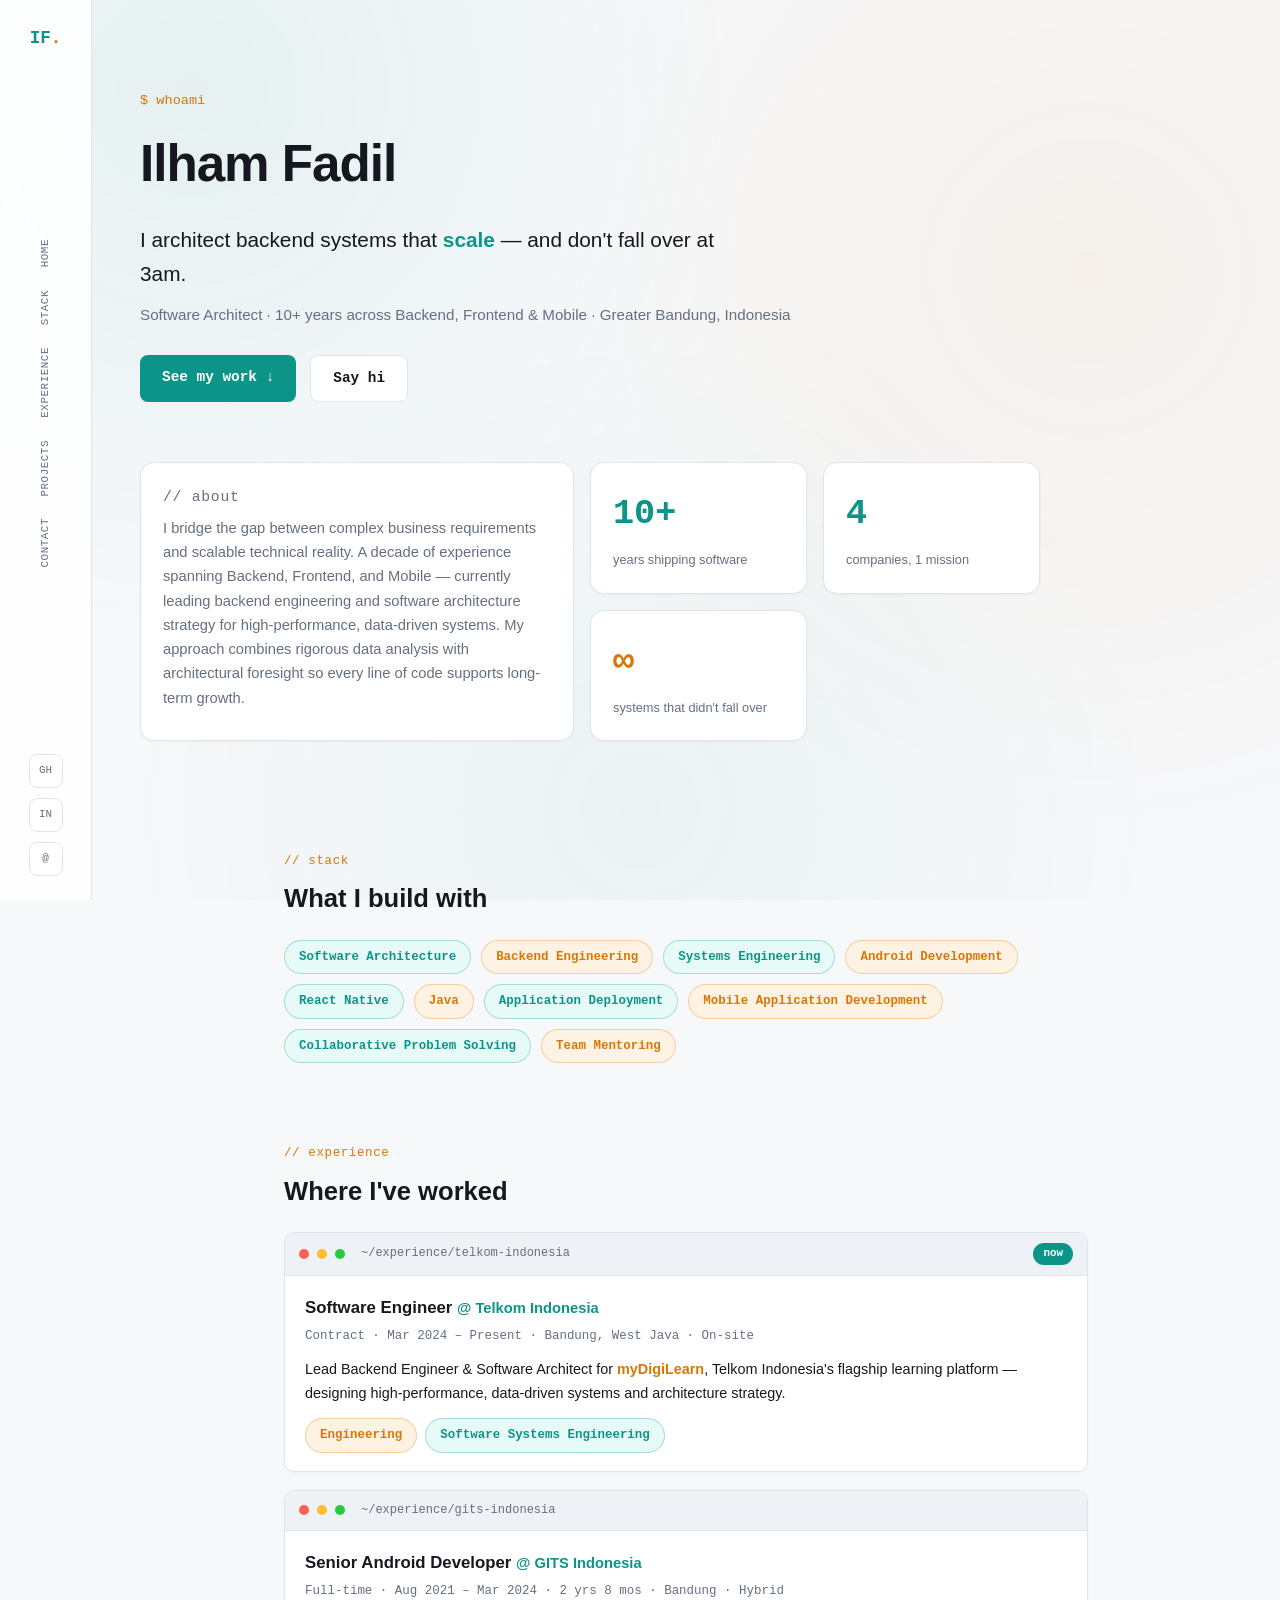
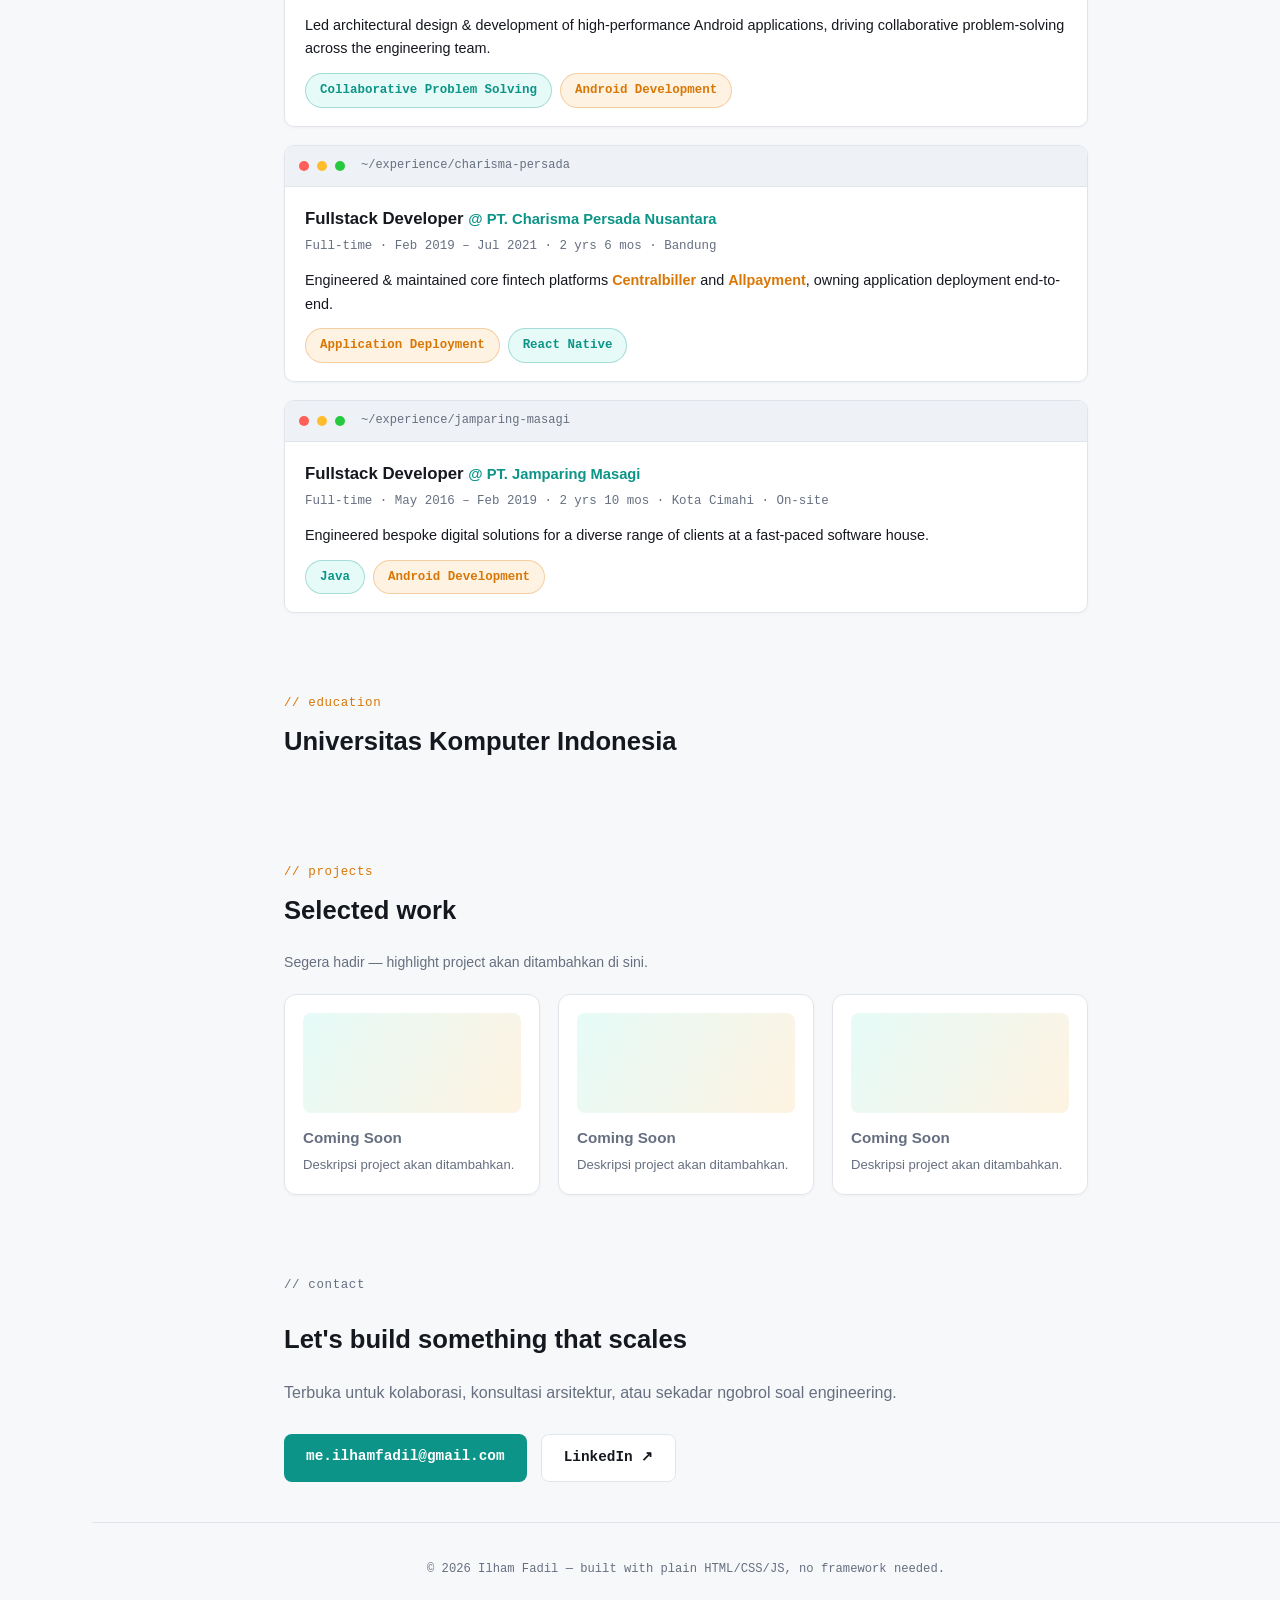
==== commit 5cf66ab8: "fix(portfolio): cache-bust stylesheet URL + no-cache custom static server python -m http.server sent" ====
--- a/index.html
+++ b/index.html
@@ -5,7 +5,7 @@
 <meta name="viewport" content="width=device-width, initial-scale=1.0">
 <title>Ilham Fadil — Software Architect</title>
 <meta name="description" content="Ilham Fadil — Versatile Software Architect, 10+ years of software development.">
-<link rel="stylesheet" href="styles.css">
+<link rel="stylesheet" href="styles.css?v=20261020b">
 </head>
 <body>
 
--- a/styles.css
+++ b/styles.css
@@ -1,14 +1,15 @@
 :root {
-  --bg: #0b0d12;
-  --surface: #14171f;
-  --surface-2: #1b1f29;
-  --border: #262b36;
-  --tosca: #2dd4bf;
-  --tosca-dim: #0d9488;
-  --amber: #fb923c;
-  --amber-dim: #c2650f;
-  --text: #e9edf3;
-  --text-muted: #8b93a3;
+  --bg: #f7f8fa;
+  --surface: #ffffff;
+  --surface-2: #eef1f5;
+  --border: #e1e5eb;
+  --tosca: #0d9488;
+  --tosca-light: #14b8a6;
+  --tosca-bg: #e6fbf8;
+  --amber: #d97706;
+  --amber-bg: #fef3e2;
+  --text: #15181f;
+  --text-muted: #666f80;
   --mono: "SFMono-Regular", Consolas, "Liberation Mono", Menlo, monospace;
 }
 
@@ -24,9 +25,9 @@
 .noise {
   position: fixed; inset:0; pointer-events:none; z-index:0;
   background:
-    radial-gradient(circle at 15% 10%, rgba(45,212,191,0.10), transparent 40%),
-    radial-gradient(circle at 85% 30%, rgba(251,146,60,0.08), transparent 45%),
-    radial-gradient(circle at 50% 90%, rgba(45,212,191,0.06), transparent 50%);
+    radial-gradient(circle at 15% 10%, rgba(13,148,136,0.07), transparent 40%),
+    radial-gradient(circle at 85% 30%, rgba(217,119,6,0.06), transparent 45%),
+    radial-gradient(circle at 50% 90%, rgba(13,148,136,0.05), transparent 50%);
 }
 
 a { color: var(--tosca); text-decoration: none; }
@@ -36,7 +37,7 @@
   position: fixed; left:0; top:0; bottom:0; width: 92px;
   display:flex; flex-direction:column; align-items:center; justify-content:space-between;
   padding: 24px 0; border-right: 1px solid var(--border);
-  background: rgba(11,13,18,0.7); backdrop-filter: blur(10px);
+  background: rgba(255,255,255,0.85); backdrop-filter: blur(10px);
   z-index: 50;
 }
 .logo { font-family: var(--mono); font-weight:700; font-size:1.1rem; color: var(--tosca); }
@@ -49,6 +50,7 @@
   width:34px; height:34px; border:1px solid var(--border); border-radius:8px;
   display:flex; align-items:center; justify-content:center;
   font-family: var(--mono); font-size:0.68rem; color: var(--text-muted);
+  background: var(--surface);
 }
 .sidenav-socials a:hover { border-color: var(--tosca); color: var(--tosca); }
 
@@ -57,16 +59,16 @@
 /* Hero */
 .hero { padding: 90px 48px 50px; max-width: 900px; }
 .kicker { font-family: var(--mono); color: var(--amber); font-size:0.85rem; margin-bottom:10px; }
-.hero h1 { font-size: 3.2rem; font-weight: 800; letter-spacing: -0.02em; }
+.hero h1 { font-size: 3.2rem; font-weight: 800; letter-spacing: -0.02em; color: var(--text); }
 .hero-line { font-size: 1.3rem; color: var(--text); margin-top: 16px; max-width: 620px; }
 .hero-line .hl { color: var(--tosca); font-weight:700; }
 .hero-sub { color: var(--text-muted); margin-top: 10px; font-size:0.95rem; }
 .hero-cta { display:flex; gap:14px; margin-top: 28px; flex-wrap:wrap; }
 
 .btn { padding: 11px 22px; border-radius: 8px; font-weight:600; font-size:0.9rem; display:inline-block; font-family: var(--mono); }
-.btn-primary { background: var(--tosca); color: #04201c; }
-.btn-primary:hover { background: #5eead4; }
-.btn-ghost { border: 1px solid var(--border); color: var(--text); }
+.btn-primary { background: var(--tosca); color: #ffffff; }
+.btn-primary:hover { background: #0f766e; }
+.btn-ghost { border: 1px solid var(--border); color: var(--text); background: var(--surface); }
 .btn-ghost:hover { border-color: var(--amber); color: var(--amber); }
 
 /* Bento */
@@ -82,6 +84,7 @@
 .bento-card {
   background: var(--surface); border: 1px solid var(--border); border-radius: 14px;
   padding: 22px;
+  box-shadow: 0 1px 3px rgba(20,30,40,0.04);
 }
 .bento-about p { color: var(--text-muted); font-size: 0.92rem; }
 .bento-stat { display:flex; flex-direction:column; justify-content:center; align-items:flex-start; gap:6px; }
@@ -93,7 +96,7 @@
 
 /* Sections */
 .section { max-width: 900px; margin: 0 auto; padding: 40px 48px; }
-.section h2 { font-size: 1.6rem; font-weight:700; margin-bottom: 20px; }
+.section h2 { font-size: 1.6rem; font-weight:700; margin-bottom: 20px; color: var(--text); }
 
 /* Stack cloud */
 .stack-cloud { display:flex; flex-wrap:wrap; gap:10px; }
@@ -101,12 +104,12 @@
   font-family: var(--mono); font-size: 0.78rem; font-weight:600;
   padding: 6px 14px; border-radius: 999px; border:1px solid var(--border);
 }
-.tag.t1 { color: var(--tosca); border-color: rgba(45,212,191,0.35); background: rgba(45,212,191,0.06); }
-.tag.t2 { color: var(--amber); border-color: rgba(251,146,60,0.35); background: rgba(251,146,60,0.06); }
+.tag.t1 { color: var(--tosca); border-color: rgba(13,148,136,0.3); background: var(--tosca-bg); }
+.tag.t2 { color: var(--amber); border-color: rgba(217,119,6,0.3); background: var(--amber-bg); }
 
 /* Terminal-style experience cards */
 .term-stack { display:flex; flex-direction:column; gap:18px; }
-.term-card { background: var(--surface); border:1px solid var(--border); border-radius: 10px; overflow:hidden; }
+.term-card { background: var(--surface); border:1px solid var(--border); border-radius: 10px; overflow:hidden; box-shadow: 0 1px 3px rgba(20,30,40,0.04); }
 .term-bar {
   display:flex; align-items:center; gap:8px; padding: 10px 14px;
   background: var(--surface-2); border-bottom:1px solid var(--border);
@@ -114,9 +117,9 @@
 .t-dot { width:10px; height:10px; border-radius:50%; }
 .t-dot.red { background:#ff5f56; } .t-dot.yellow { background:#ffbd2e; } .t-dot.green { background:#27c93f; }
 .term-title { font-family: var(--mono); font-size:0.75rem; color: var(--text-muted); margin-left:8px; }
-.now-badge { margin-left:auto; font-family:var(--mono); font-size:0.68rem; background: var(--tosca); color:#04201c; padding:2px 10px; border-radius:999px; font-weight:700; }
+.now-badge { margin-left:auto; font-family:var(--mono); font-size:0.68rem; background: var(--tosca); color:#fff; padding:2px 10px; border-radius:999px; font-weight:700; }
 .term-body { padding: 18px 20px; }
-.term-body h3 { font-size: 1.05rem; }
+.term-body h3 { font-size: 1.05rem; color: var(--text); }
 .term-body .company { color: var(--tosca); font-weight:600; font-size:0.92rem; }
 .meta { color: var(--text-muted); font-size:0.78rem; margin-top:4px; font-family: var(--mono); }
 .desc { margin-top: 12px; color: var(--text); font-size: 0.9rem; }
@@ -126,8 +129,8 @@
 /* Projects */
 .section-note { color: var(--text-muted); font-size:0.88rem; margin-bottom:20px; }
 .projects-grid { display:grid; grid-template-columns: repeat(auto-fit,minmax(200px,1fr)); gap:18px; }
-.project-card { background: var(--surface); border:1px solid var(--border); border-radius:12px; padding:18px; }
-.project-thumb { height:100px; border-radius:8px; margin-bottom:12px; background: linear-gradient(120deg, rgba(45,212,191,0.18), rgba(251,146,60,0.15)); }
+.project-card { background: var(--surface); border:1px solid var(--border); border-radius:12px; padding:18px; box-shadow: 0 1px 3px rgba(20,30,40,0.04); }
+.project-thumb { height:100px; border-radius:8px; margin-bottom:12px; background: linear-gradient(120deg, var(--tosca-bg), var(--amber-bg)); }
 .project-card h3 { font-size:0.95rem; color: var(--text-muted); }
 .project-card p { font-size:0.82rem; color: var(--text-muted); margin-top:4px; }
 
